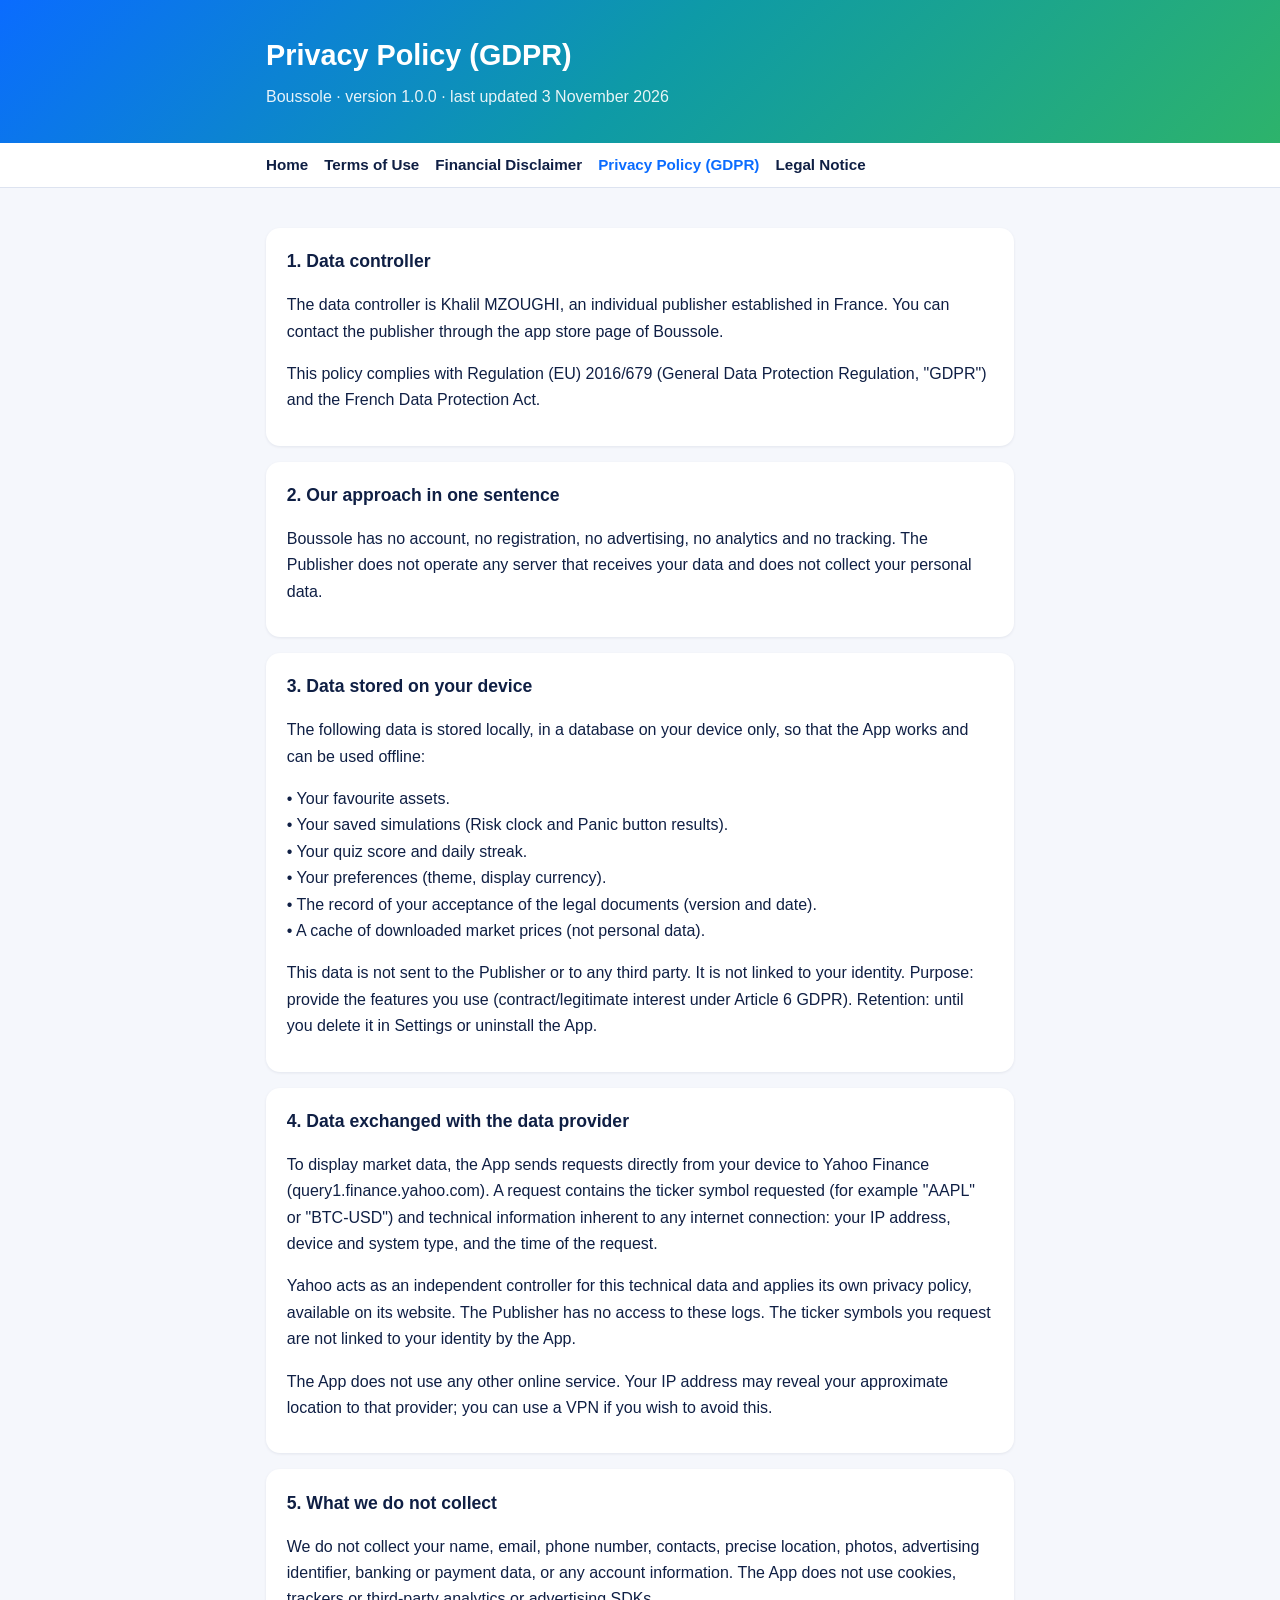
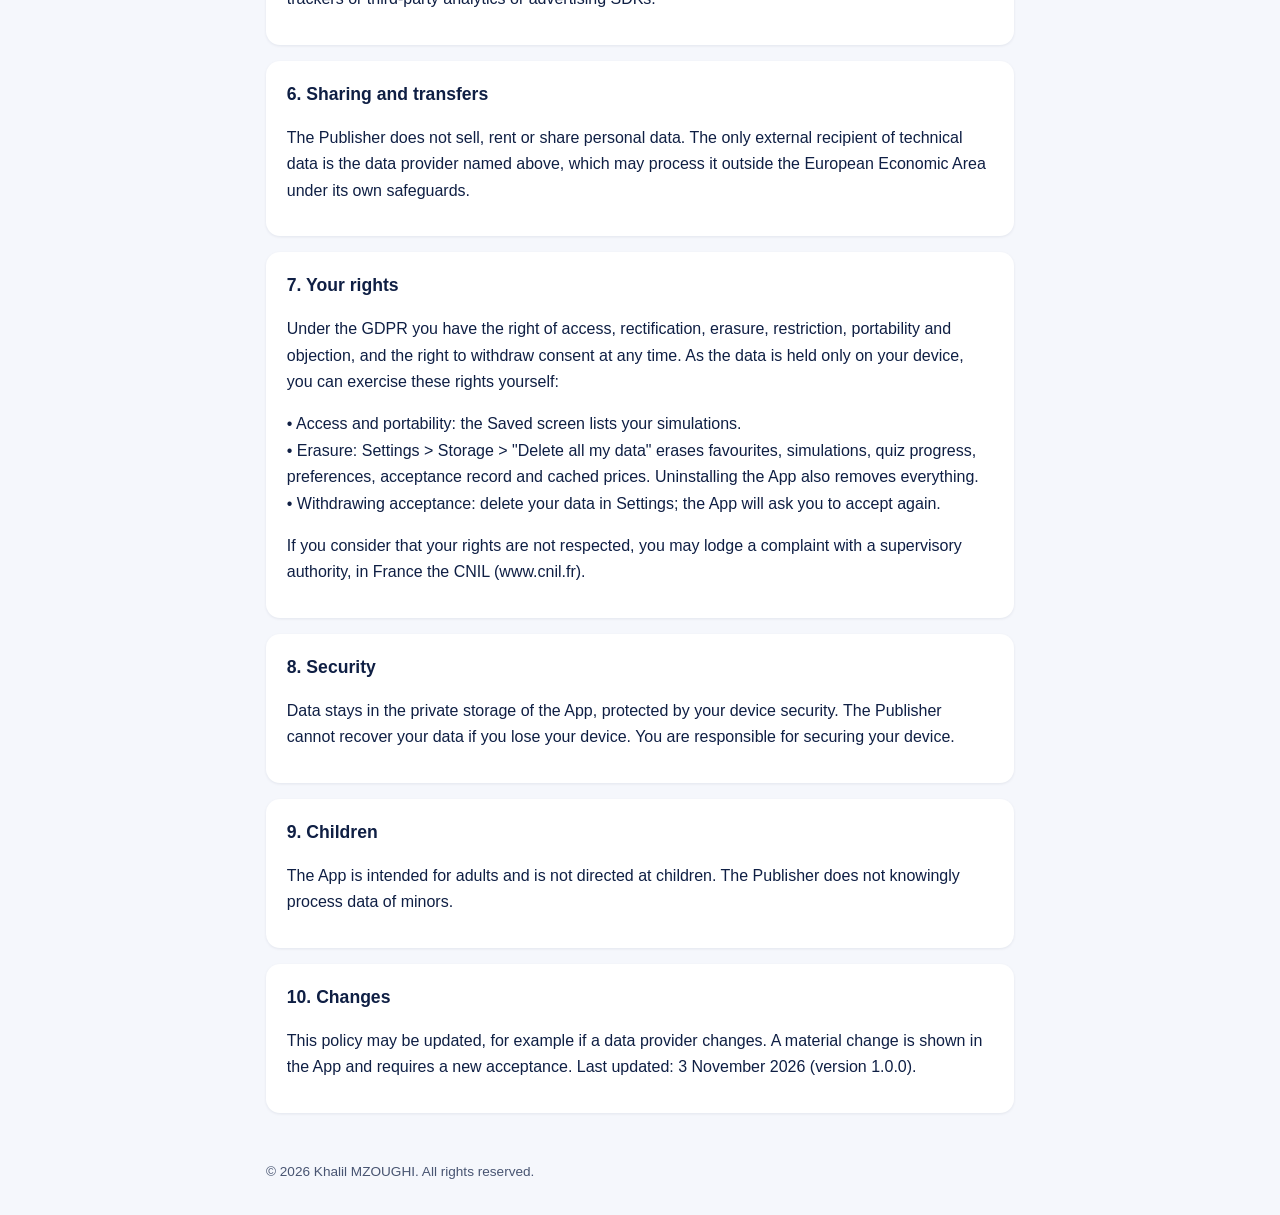
==== docs/site/privacy.html @ e5421802 "Initial commit: Boussole app, legal site and store assets" ====
<!DOCTYPE html>
<html lang="en"><head><meta charset="utf-8">
<meta name="viewport" content="width=device-width,initial-scale=1">
<title>Privacy Policy (GDPR) – Boussole</title>
<link rel="stylesheet" href="style.css"></head><body>
<header><div class="in"><h1>Privacy Policy (GDPR)</h1><p>Boussole · version 1.0.0 · last updated 3 November 2026</p></div></header>
<nav><div class="in"><a href="index.html">Home</a><a href="terms.html">Terms of Use</a><a href="disclaimer.html">Financial Disclaimer</a><a href="privacy.html" class="on">Privacy Policy (GDPR)</a><a href="notice.html">Legal Notice</a></div></nav>
<main><section><h2>1. Data controller</h2><p>The data controller is Khalil MZOUGHI, an individual publisher established in France. You can contact the publisher through the app store page of Boussole.</p><p>This policy complies with Regulation (EU) 2016/679 (General Data Protection Regulation, "GDPR") and the French Data Protection Act.</p></section><section><h2>2. Our approach in one sentence</h2><p>Boussole has no account, no registration, no advertising, no analytics and no tracking. The Publisher does not operate any server that receives your data and does not collect your personal data.</p></section><section><h2>3. Data stored on your device</h2><p>The following data is stored locally, in a database on your device only, so that the App works and can be used offline:</p><p>• Your favourite assets.<br>• Your saved simulations (Risk clock and Panic button results).<br>• Your quiz score and daily streak.<br>• Your preferences (theme, display currency).<br>• The record of your acceptance of the legal documents (version and date).<br>• A cache of downloaded market prices (not personal data).</p><p>This data is not sent to the Publisher or to any third party. It is not linked to your identity. Purpose: provide the features you use (contract/legitimate interest under Article 6 GDPR). Retention: until you delete it in Settings or uninstall the App.</p></section><section><h2>4. Data exchanged with the data provider</h2><p>To display market data, the App sends requests directly from your device to Yahoo Finance (query1.finance.yahoo.com). A request contains the ticker symbol requested (for example "AAPL" or "BTC-USD") and technical information inherent to any internet connection: your IP address, device and system type, and the time of the request.</p><p>Yahoo acts as an independent controller for this technical data and applies its own privacy policy, available on its website. The Publisher has no access to these logs. The ticker symbols you request are not linked to your identity by the App.</p><p>The App does not use any other online service. Your IP address may reveal your approximate location to that provider; you can use a VPN if you wish to avoid this.</p></section><section><h2>5. What we do not collect</h2><p>We do not collect your name, email, phone number, contacts, precise location, photos, advertising identifier, banking or payment data, or any account information. The App does not use cookies, trackers or third-party analytics or advertising SDKs.</p></section><section><h2>6. Sharing and transfers</h2><p>The Publisher does not sell, rent or share personal data. The only external recipient of technical data is the data provider named above, which may process it outside the European Economic Area under its own safeguards.</p></section><section><h2>7. Your rights</h2><p>Under the GDPR you have the right of access, rectification, erasure, restriction, portability and objection, and the right to withdraw consent at any time. As the data is held only on your device, you can exercise these rights yourself:</p><p>• Access and portability: the Saved screen lists your simulations.<br>• Erasure: Settings &gt; Storage &gt; "Delete all my data" erases favourites, simulations, quiz progress, preferences, acceptance record and cached prices. Uninstalling the App also removes everything.<br>• Withdrawing acceptance: delete your data in Settings; the App will ask you to accept again.</p><p>If you consider that your rights are not respected, you may lodge a complaint with a supervisory authority, in France the CNIL (www.cnil.fr).</p></section><section><h2>8. Security</h2><p>Data stays in the private storage of the App, protected by your device security. The Publisher cannot recover your data if you lose your device. You are responsible for securing your device.</p></section><section><h2>9. Children</h2><p>The App is intended for adults and is not directed at children. The Publisher does not knowingly process data of minors.</p></section><section><h2>10. Changes</h2><p>This policy may be updated, for example if a data provider changes. A material change is shown in the App and requires a new acceptance. Last updated: 3 November 2026 (version 1.0.0).</p></section></main>
<footer>© 2026 Khalil MZOUGHI. All rights reserved.</footer>
</body></html>
---- docs/site/style.css ----
:root{--navy:#0F1F44;--blue:#0A6CFF;--bg:#F5F7FC}
*{box-sizing:border-box}
body{margin:0;font-family:-apple-system,"Segoe UI",Roboto,sans-serif;background:var(--bg);color:var(--navy);line-height:1.65}
header{background:linear-gradient(135deg,#0A6CFF,#0E9AA7,#2DB36B);color:#fff;padding:2rem 1rem}
header .in,main,footer{max-width:780px;margin:0 auto;padding:0 1rem}
header h1{margin:0;font-size:1.8rem}header p{margin:.3rem 0 0;opacity:.9}
nav{background:#fff;border-bottom:1px solid #dde3f0;position:sticky;top:0}
nav .in{max-width:780px;margin:0 auto;padding:.6rem 1rem;display:flex;flex-wrap:wrap;gap:1rem}
nav a{color:var(--navy);text-decoration:none;font-weight:600;font-size:.95rem}
nav a:hover,nav a.on{color:var(--blue)}
main{padding-top:1.5rem;padding-bottom:2rem}
section{background:#fff;border-radius:14px;padding:1rem 1.3rem;margin:1rem 0;box-shadow:0 1px 3px rgba(15,31,68,.08)}
h2{font-size:1.1rem;margin:.2rem 0 .6rem}
.card{display:block;text-decoration:none;color:inherit;background:#fff;border-radius:14px;padding:1rem 1.3rem;margin:.8rem 0;box-shadow:0 1px 3px rgba(15,31,68,.08)}
.card:hover{box-shadow:0 2px 8px rgba(10,108,255,.25)}
.card b{color:var(--blue)}
.warn{border-left:5px solid #F5A524}
footer{padding-bottom:2rem;font-size:.85rem;opacity:.75}
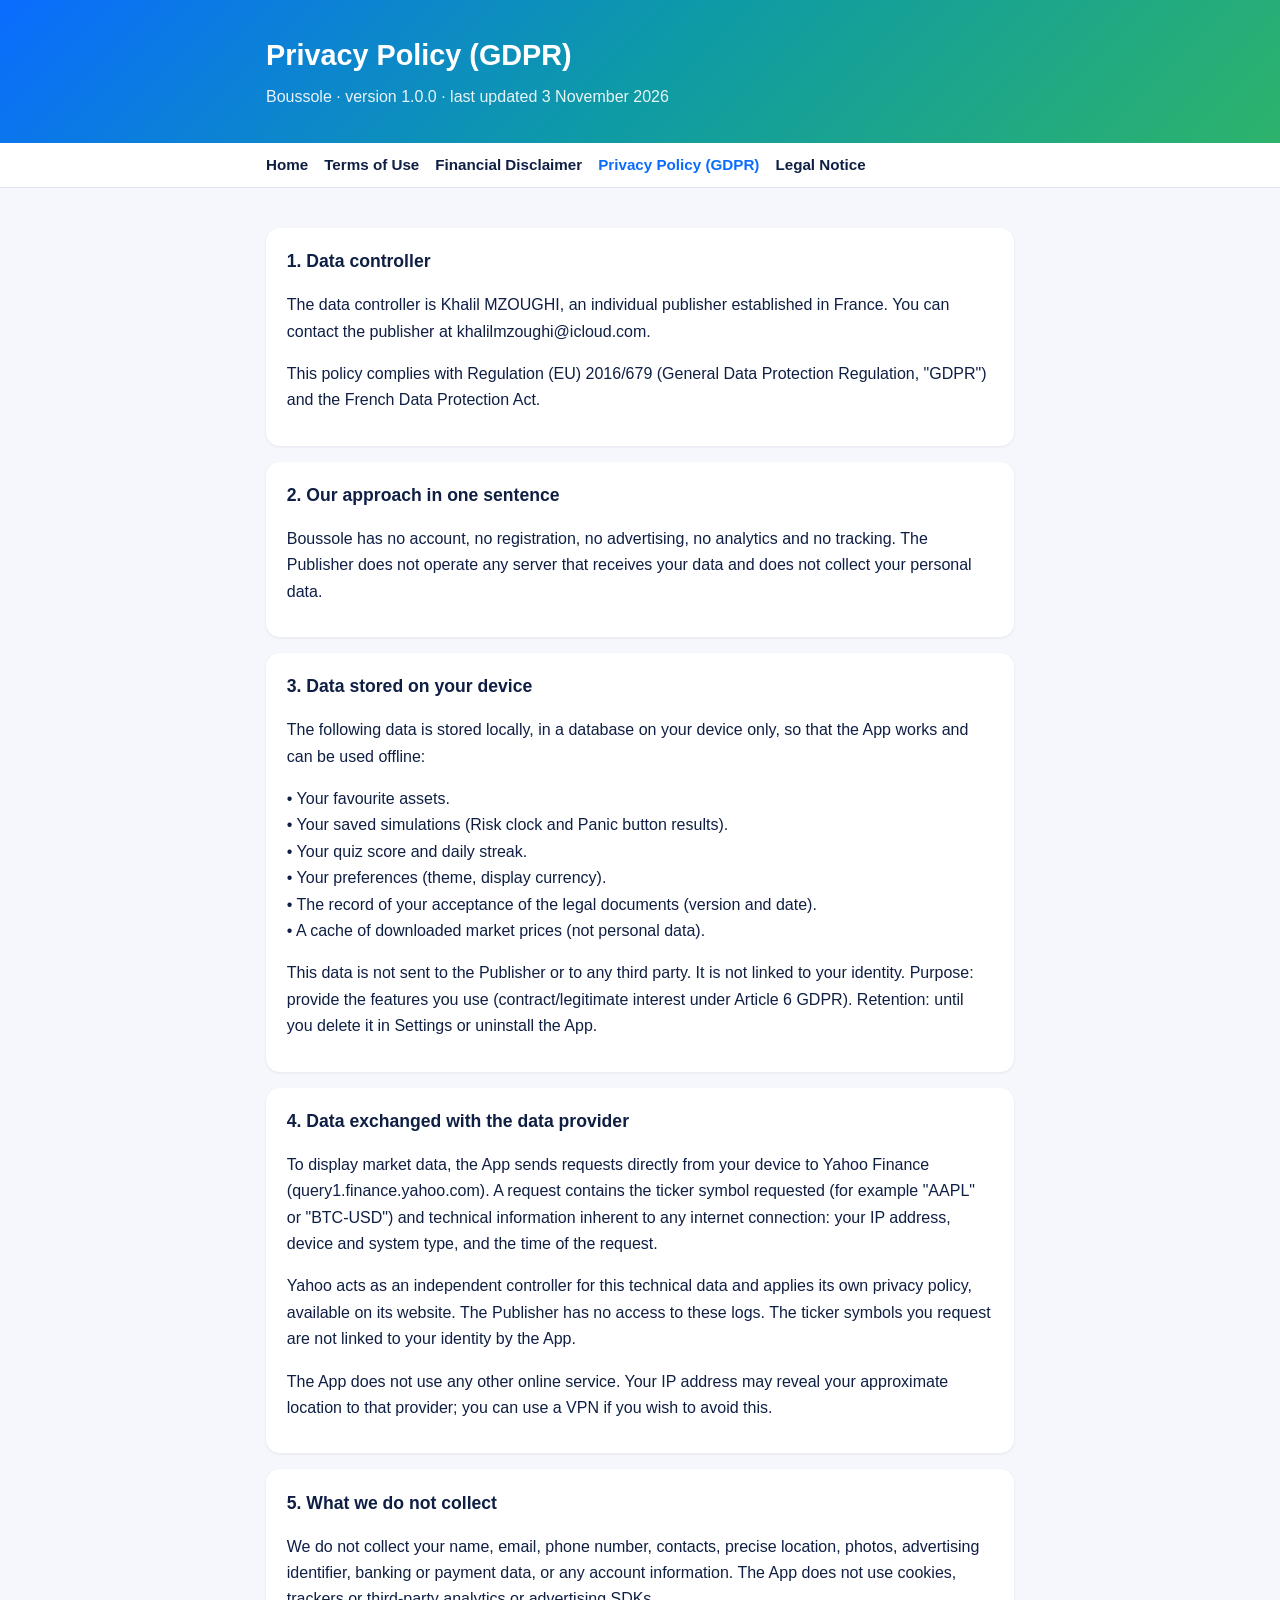
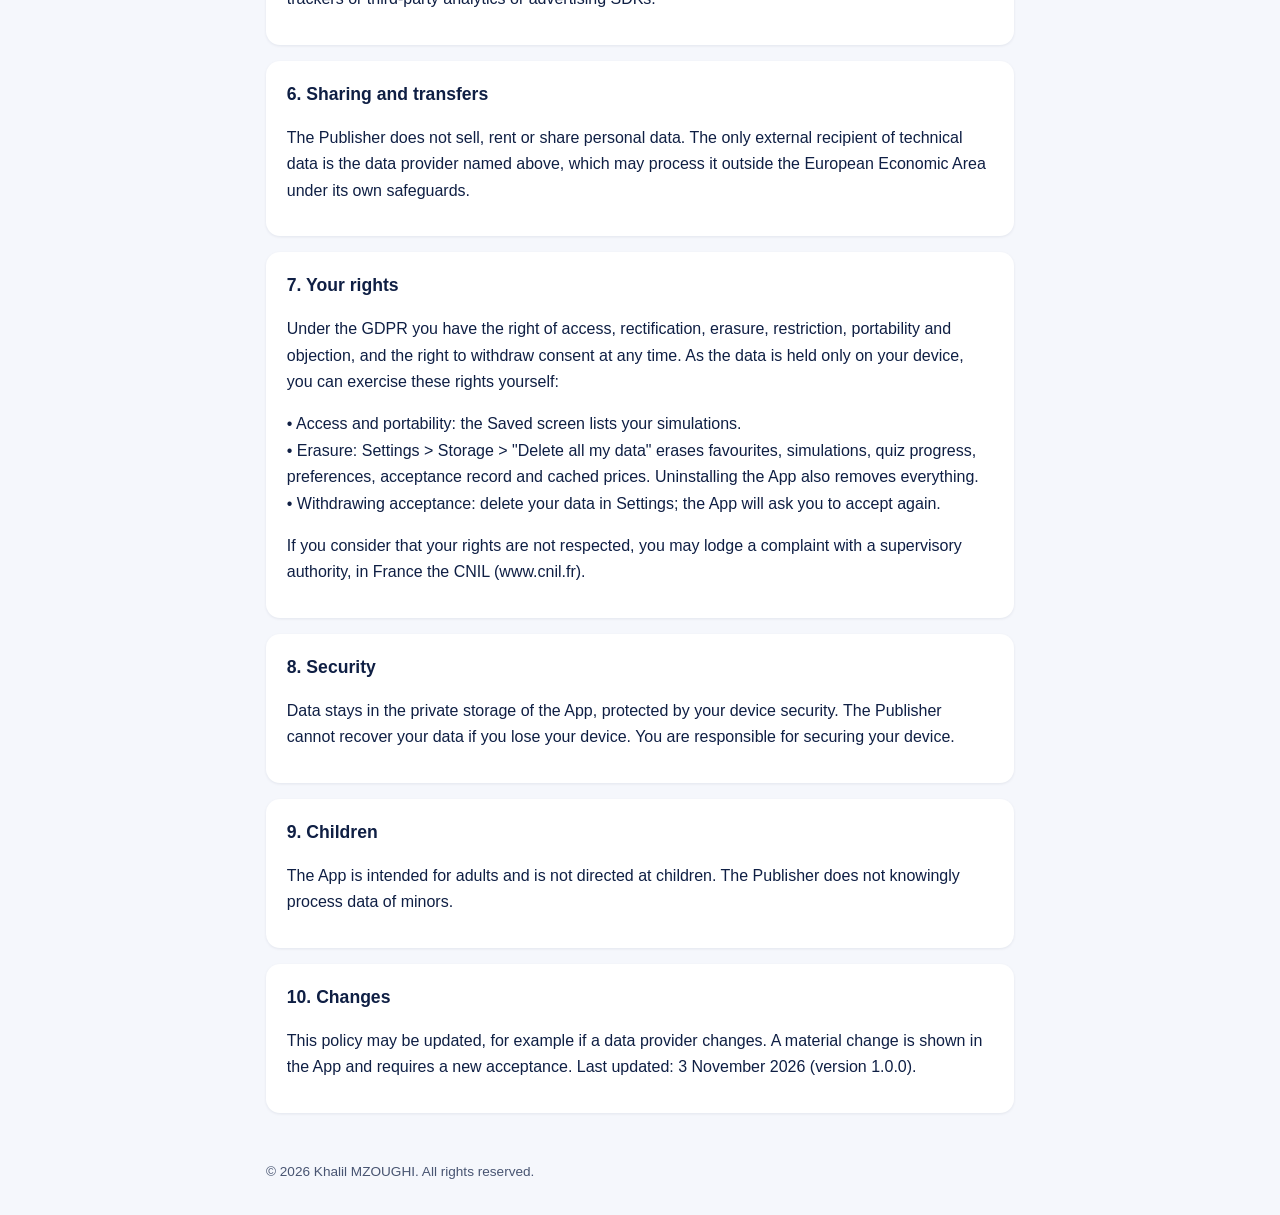
==== commit fcea7929: "Set contact email and regenerate legal site" ====
--- a/docs/site/privacy.html
+++ b/docs/site/privacy.html
@@ -5,6 +5,6 @@
 <link rel="stylesheet" href="style.css"></head><body>
 <header><div class="in"><h1>Privacy Policy (GDPR)</h1><p>Boussole · version 1.0.0 · last updated 3 November 2026</p></div></header>
 <nav><div class="in"><a href="index.html">Home</a><a href="terms.html">Terms of Use</a><a href="disclaimer.html">Financial Disclaimer</a><a href="privacy.html" class="on">Privacy Policy (GDPR)</a><a href="notice.html">Legal Notice</a></div></nav>
-<main><section><h2>1. Data controller</h2><p>The data controller is Khalil MZOUGHI, an individual publisher established in France. You can contact the publisher through the app store page of Boussole.</p><p>This policy complies with Regulation (EU) 2016/679 (General Data Protection Regulation, "GDPR") and the French Data Protection Act.</p></section><section><h2>2. Our approach in one sentence</h2><p>Boussole has no account, no registration, no advertising, no analytics and no tracking. The Publisher does not operate any server that receives your data and does not collect your personal data.</p></section><section><h2>3. Data stored on your device</h2><p>The following data is stored locally, in a database on your device only, so that the App works and can be used offline:</p><p>• Your favourite assets.<br>• Your saved simulations (Risk clock and Panic button results).<br>• Your quiz score and daily streak.<br>• Your preferences (theme, display currency).<br>• The record of your acceptance of the legal documents (version and date).<br>• A cache of downloaded market prices (not personal data).</p><p>This data is not sent to the Publisher or to any third party. It is not linked to your identity. Purpose: provide the features you use (contract/legitimate interest under Article 6 GDPR). Retention: until you delete it in Settings or uninstall the App.</p></section><section><h2>4. Data exchanged with the data provider</h2><p>To display market data, the App sends requests directly from your device to Yahoo Finance (query1.finance.yahoo.com). A request contains the ticker symbol requested (for example "AAPL" or "BTC-USD") and technical information inherent to any internet connection: your IP address, device and system type, and the time of the request.</p><p>Yahoo acts as an independent controller for this technical data and applies its own privacy policy, available on its website. The Publisher has no access to these logs. The ticker symbols you request are not linked to your identity by the App.</p><p>The App does not use any other online service. Your IP address may reveal your approximate location to that provider; you can use a VPN if you wish to avoid this.</p></section><section><h2>5. What we do not collect</h2><p>We do not collect your name, email, phone number, contacts, precise location, photos, advertising identifier, banking or payment data, or any account information. The App does not use cookies, trackers or third-party analytics or advertising SDKs.</p></section><section><h2>6. Sharing and transfers</h2><p>The Publisher does not sell, rent or share personal data. The only external recipient of technical data is the data provider named above, which may process it outside the European Economic Area under its own safeguards.</p></section><section><h2>7. Your rights</h2><p>Under the GDPR you have the right of access, rectification, erasure, restriction, portability and objection, and the right to withdraw consent at any time. As the data is held only on your device, you can exercise these rights yourself:</p><p>• Access and portability: the Saved screen lists your simulations.<br>• Erasure: Settings &gt; Storage &gt; "Delete all my data" erases favourites, simulations, quiz progress, preferences, acceptance record and cached prices. Uninstalling the App also removes everything.<br>• Withdrawing acceptance: delete your data in Settings; the App will ask you to accept again.</p><p>If you consider that your rights are not respected, you may lodge a complaint with a supervisory authority, in France the CNIL (www.cnil.fr).</p></section><section><h2>8. Security</h2><p>Data stays in the private storage of the App, protected by your device security. The Publisher cannot recover your data if you lose your device. You are responsible for securing your device.</p></section><section><h2>9. Children</h2><p>The App is intended for adults and is not directed at children. The Publisher does not knowingly process data of minors.</p></section><section><h2>10. Changes</h2><p>This policy may be updated, for example if a data provider changes. A material change is shown in the App and requires a new acceptance. Last updated: 3 November 2026 (version 1.0.0).</p></section></main>
+<main><section><h2>1. Data controller</h2><p>The data controller is Khalil MZOUGHI, an individual publisher established in France. You can contact the publisher at khalilmzoughi@icloud.com.</p><p>This policy complies with Regulation (EU) 2016/679 (General Data Protection Regulation, "GDPR") and the French Data Protection Act.</p></section><section><h2>2. Our approach in one sentence</h2><p>Boussole has no account, no registration, no advertising, no analytics and no tracking. The Publisher does not operate any server that receives your data and does not collect your personal data.</p></section><section><h2>3. Data stored on your device</h2><p>The following data is stored locally, in a database on your device only, so that the App works and can be used offline:</p><p>• Your favourite assets.<br>• Your saved simulations (Risk clock and Panic button results).<br>• Your quiz score and daily streak.<br>• Your preferences (theme, display currency).<br>• The record of your acceptance of the legal documents (version and date).<br>• A cache of downloaded market prices (not personal data).</p><p>This data is not sent to the Publisher or to any third party. It is not linked to your identity. Purpose: provide the features you use (contract/legitimate interest under Article 6 GDPR). Retention: until you delete it in Settings or uninstall the App.</p></section><section><h2>4. Data exchanged with the data provider</h2><p>To display market data, the App sends requests directly from your device to Yahoo Finance (query1.finance.yahoo.com). A request contains the ticker symbol requested (for example "AAPL" or "BTC-USD") and technical information inherent to any internet connection: your IP address, device and system type, and the time of the request.</p><p>Yahoo acts as an independent controller for this technical data and applies its own privacy policy, available on its website. The Publisher has no access to these logs. The ticker symbols you request are not linked to your identity by the App.</p><p>The App does not use any other online service. Your IP address may reveal your approximate location to that provider; you can use a VPN if you wish to avoid this.</p></section><section><h2>5. What we do not collect</h2><p>We do not collect your name, email, phone number, contacts, precise location, photos, advertising identifier, banking or payment data, or any account information. The App does not use cookies, trackers or third-party analytics or advertising SDKs.</p></section><section><h2>6. Sharing and transfers</h2><p>The Publisher does not sell, rent or share personal data. The only external recipient of technical data is the data provider named above, which may process it outside the European Economic Area under its own safeguards.</p></section><section><h2>7. Your rights</h2><p>Under the GDPR you have the right of access, rectification, erasure, restriction, portability and objection, and the right to withdraw consent at any time. As the data is held only on your device, you can exercise these rights yourself:</p><p>• Access and portability: the Saved screen lists your simulations.<br>• Erasure: Settings &gt; Storage &gt; "Delete all my data" erases favourites, simulations, quiz progress, preferences, acceptance record and cached prices. Uninstalling the App also removes everything.<br>• Withdrawing acceptance: delete your data in Settings; the App will ask you to accept again.</p><p>If you consider that your rights are not respected, you may lodge a complaint with a supervisory authority, in France the CNIL (www.cnil.fr).</p></section><section><h2>8. Security</h2><p>Data stays in the private storage of the App, protected by your device security. The Publisher cannot recover your data if you lose your device. You are responsible for securing your device.</p></section><section><h2>9. Children</h2><p>The App is intended for adults and is not directed at children. The Publisher does not knowingly process data of minors.</p></section><section><h2>10. Changes</h2><p>This policy may be updated, for example if a data provider changes. A material change is shown in the App and requires a new acceptance. Last updated: 3 November 2026 (version 1.0.0).</p></section></main>
 <footer>© 2026 Khalil MZOUGHI. All rights reserved.</footer>
 </body></html>
